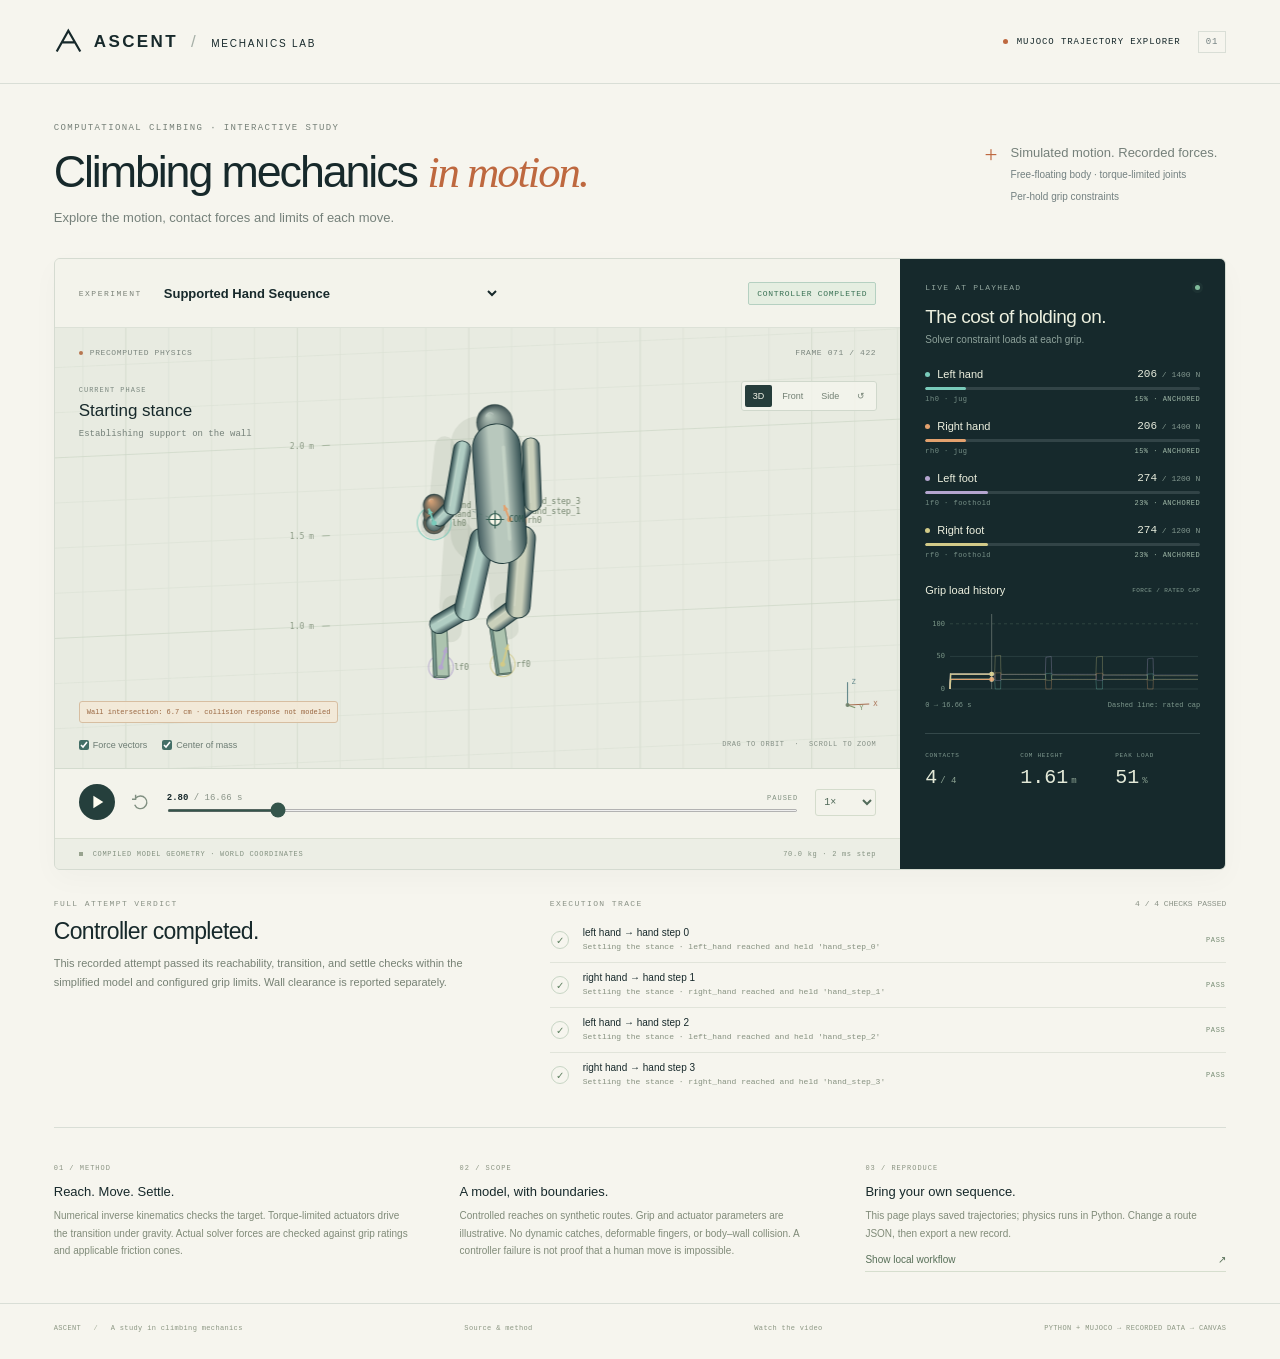
==== docs/demo/index.html @ 260be1d4 "Improve contact-aware climbing physics and add interactive showcase" ====
<!doctype html>
<html lang="en">
<head>
  <meta charset="utf-8">
  <meta name="viewport" content="width=device-width, initial-scale=1">
  <meta name="theme-color" content="#17292b">
  <meta name="description" content="Explore recorded MuJoCo climbing trajectories, grip forces, and the exact reason a controlled move passes or fails.">
  <link rel="icon" href="data:image/svg+xml,%3Csvg xmlns='http://www.w3.org/2000/svg' viewBox='0 0 64 64'%3E%3Crect width='64' height='64' rx='14' fill='%2317292b'/%3E%3Cpath d='M12 49 31 13 51 49M22 34h19' fill='none' stroke='%23eaaa68' stroke-width='5'/%3E%3C/svg%3E">
  <title>Ascent | Climbing Mechanics Lab</title>
  <link rel="stylesheet" href="style.css">
  <script defer src="data.js"></script>
  <script defer src="geometry.js"></script>
  <script defer src="viewer.js"></script>
</head>
<body>
  <header class="masthead">
    <a class="brand" href="#" aria-label="Ascent home"><svg width="29" height="29" viewBox="0 0 32 32" aria-hidden="true"><path d="M3 27 15.8 4 29 27M9 17h14" fill="none" stroke="currentColor" stroke-width="2.4"/></svg><span>ASCENT<span class="brand-rule">/</span><span class="brand-sub">MECHANICS LAB</span></span></a>
    <div class="mast-meta"><span class="status-dot"></span> MUJOCO TRAJECTORY EXPLORER <span class="version">01</span></div>
  </header>
  <main>
    <section class="intro" aria-labelledby="page-title">
      <div><div class="eyebrow">COMPUTATIONAL CLIMBING · INTERACTIVE STUDY</div><h1 id="page-title">Climbing mechanics <em>in motion.</em></h1><p>Explore the motion, contact forces and limits of each move.</p></div>
      <div class="intro-note"><span class="small-cross">+</span><p>Simulated motion. Recorded forces.<br><span>Free-floating body · torque-limited joints<br>Per-hold grip constraints</span></p></div>
    </section>

    <div class="workspace">
      <section class="scene-panel" aria-label="Climbing trajectory playback">
        <div class="scene-toolbar">
          <div class="route-control"><label for="route-select">EXPERIMENT</label><select id="route-select" aria-label="Choose recorded route"><option>Loading trajectories…</option></select></div>
          <span id="result-badge" class="result-badge">RECORDED RUN</span>
        </div>
        <div class="viewport" id="viewport">
          <canvas id="scene" aria-label="Three-dimensional projection of the recorded climber, holds, and wall. Drag to orbit; scroll to zoom." tabindex="0"></canvas>
          <div class="scene-topline"><span class="recording-mark"><i></i> PRECOMPUTED PHYSICS</span><span id="frame-count">FRAME — / —</span></div>
          <div class="scene-label"><div class="eyebrow">CURRENT PHASE</div><strong id="phase-label">Loading</strong><span id="move-label">Recorded MuJoCo body transforms</span></div>
          <div class="view-controls" role="group" aria-label="Camera view"><button data-view="orbit" class="active" aria-pressed="true">3D</button><button data-view="front" aria-pressed="false">Front</button><button data-view="side" aria-pressed="false">Side</button><button id="reset-view" title="Reset camera" aria-label="Reset camera">↺</button></div>
          <div class="scene-options"><label><input type="checkbox" id="show-forces" checked><span>Force vectors</span></label><label><input type="checkbox" id="show-com" checked><span>Center of mass</span></label></div>
          <div id="wall-warning" class="wall-warning" hidden></div>
          <div class="orbit-hint">DRAG TO ORBIT <span>·</span> SCROLL TO ZOOM</div>
          <div id="scene-message" class="scene-message" hidden></div>
        </div>
        <div class="transport">
          <button id="play" class="play-button" aria-label="Play trajectory" title="Play / pause (Space)"><svg viewBox="0 0 20 20" width="18" height="18" aria-hidden="true"><path id="play-icon" d="M6 3 17 10 6 17Z" fill="currentColor"/></svg></button>
          <button id="restart" class="restart-button" aria-label="Restart trajectory" title="Restart"><svg width="18" height="18" viewBox="0 0 20 20" fill="none" aria-hidden="true"><path d="M4 6a7 7 0 1 1-1 7M4 2v5H0" stroke="currentColor" stroke-width="1.6"/></svg></button>
          <div class="timeline-wrap"><div class="timeline-meta"><span id="time-readout">0.00 <span>/ 0.00 s</span></span><span id="play-state">PAUSED</span></div><input id="timeline" type="range" min="0" max="1" step="0.001" value="0" aria-label="Trajectory time"></div>
          <label class="speed-control"><span class="sr-only">Playback speed</span><select id="speed"><option value="0.25">0.25×</option><option value="0.5">0.5×</option><option value="1" selected>1×</option><option value="2">2×</option></select></label>
        </div>
        <div class="scene-caption"><span><span class="tiny-square"></span> COMPILED MODEL GEOMETRY · WORLD COORDINATES</span><span id="model-stats">— kg · — ms step</span></div>
      </section>

      <aside class="telemetry" aria-label="Recorded force telemetry">
        <div class="panel-heading"><span class="eyebrow">LIVE AT PLAYHEAD</span><span class="live-indicator"></span></div>
        <h2>The cost of holding on.</h2><p class="panel-description">Solver constraint loads at each grip.</p>
        <div id="grip-readouts" class="grip-readouts"></div>
        <div class="plot-header"><h3>Grip load history</h3><span>FORCE / RATED CAP</span></div>
        <div class="plot-wrap"><canvas id="force-plot" aria-label="Per-limb force as a percentage of its hold's rated force cap across the recorded trajectory"></canvas></div>
        <div class="plot-footer"><span id="plot-duration">0 s</span><span>Dashed line: rated cap</span></div>
        <div class="telemetry-summary"><div><span>CONTACTS</span><strong id="contact-count">—<small>/ 4</small></strong></div><div><span>COM HEIGHT</span><strong id="com-height">—<small>m</small></strong></div><div><span>PEAK LOAD</span><strong id="peak-load">—<small>%</small></strong></div></div>
      </aside>
    </div>

    <section class="analysis-row" aria-label="Recorded attempt results">
      <div class="result-summary"><div class="eyebrow">FULL ATTEMPT VERDICT</div><h2 id="verdict-title">Reading the record.</h2><p id="verdict-description">Each experiment follows a controlled sequence of single-limb moves.</p><div id="failure-detail" class="failure-detail" hidden></div></div>
      <div class="outcomes-panel"><div class="outcome-heading"><span class="eyebrow">EXECUTION TRACE</span><span id="outcome-count"></span></div><ol id="outcomes" class="outcomes"></ol></div>
    </section>

    <section class="method-row" aria-label="Method and reproducibility">
      <div><span class="section-number">01 / METHOD</span><h3>Reach. Move. Settle.</h3><p>Numerical inverse kinematics checks the target. Torque-limited actuators drive the transition under gravity. Actual solver forces are checked against grip ratings and applicable friction cones.</p></div>
      <div><span class="section-number">02 / SCOPE</span><h3>A model, with boundaries.</h3><p id="limitations">Controlled reaches on synthetic routes. Grip and actuator parameters are illustrative. No dynamic catches, deformable fingers, or body–wall collision. A controller failure is not proof that a human move is impossible.</p></div>
      <div><span class="section-number">03 / REPRODUCE</span><h3>Bring your own sequence.</h3><p>This page plays saved trajectories; physics runs in Python. Change a route JSON, then export a new record.</p><details><summary>Show local workflow <span>↗</span></summary><pre><code>python scripts/export_trajectory.py \
  data/routes/showcase/01_supported_steps.json out.json

# Open a single exported trajectory here:</code></pre><label id="import-trigger" class="import-button" for="import-file" role="button" tabindex="0">Load trajectory JSON <span>↑</span></label><input id="import-file" type="file" accept=".json,application/json" hidden><p id="import-status" class="import-status" role="status"></p><p class="workflow-note">Route JSON describes holds, a start stance, and moves. Run the exporter first; the browser accepts its trajectory output.</p></details></div>
    </section>
  </main>
  <footer><span>ASCENT <span class="footer-divider">/</span> A study in climbing mechanics</span><a href="https://github.com/Junnie18/climb-move-sim/tree/codex/physics-showcase">Source & method</a><a href="supported-steps.mp4">Watch the video</a><span>PYTHON + MUJOCO → RECORDED DATA → CANVAS</span></footer>
</body>
</html>
---- docs/demo/style.css ----
:root{--ink:#17292b;--muted:#738080;--paper:#f6f5ee;--line:#d9ded6;--orange:#be683f;--mint:#78d0ba;--dark:#16292c;--mono:ui-monospace,SFMono-Regular,Menlo,Consolas,monospace;--sans:Inter,Arial,Helvetica,sans-serif;font-family:var(--sans);color:var(--ink);background:var(--paper);font-synthesis:none;color-scheme:light}
*{box-sizing:border-box}body{margin:0}button,select,input{font:inherit}button,select,summary{cursor:pointer}button,a,input,select,summary{outline-offset:4px}button:focus-visible,a:focus-visible,input:focus-visible,select:focus-visible,summary:focus-visible{outline:2px solid var(--orange)}button{color:inherit}button:disabled{cursor:not-allowed;opacity:.4}a{color:inherit}button,select{touch-action:manipulation}[hidden]{display:none!important}.sr-only{position:absolute;width:1px;height:1px;padding:0;margin:-1px;overflow:hidden;clip:rect(0,0,0,0);white-space:nowrap;border:0}
.masthead{max-width:1600px;margin:auto;padding:27px 4.2%;display:flex;align-items:center;justify-content:space-between;border-bottom:1px solid var(--line)}.brand{display:flex;align-items:center;gap:11px;text-decoration:none;font-size:17px;font-weight:750;letter-spacing:2.4px}.brand-rule{margin:0 13px;color:#a7b0a8;font-weight:300}.brand-sub{font-size:10px;letter-spacing:1.8px;font-weight:500}.mast-meta{display:flex;align-items:center;gap:9px;font:9px var(--mono);letter-spacing:.9px}.status-dot{width:5px;height:5px;background:var(--orange);border-radius:50%}.version{padding:5px 7px;margin-left:8px;border:1px solid var(--line);color:var(--muted)}main{max-width:1600px;margin:auto;padding:0 4.2%}.intro{padding:39px 0 33px;display:flex;align-items:center;justify-content:space-between;gap:30px}.eyebrow{font:9px var(--mono);letter-spacing:1.4px}.intro .eyebrow{color:#768078}h1{font-size:clamp(30px,3.5vw,53px);font-weight:500;letter-spacing:-2.1px;line-height:1.14;margin:13px 0 12px}h1 em{font-family:Georgia,'Times New Roman',serif;font-weight:400;color:var(--orange)}.intro>div>p{font-size:13px;margin:0;color:#75807a}.intro-note{display:flex;align-items:flex-start;gap:13px;margin-right:9px;font-size:11px;line-height:1.65}.intro-note p{margin:0}.intro-note span:not(.small-cross){color:var(--muted);font-size:10px}.small-cross{font:23px Georgia;color:var(--orange)}
.workspace{display:grid;grid-template-columns:minmax(0,1fr) 325px;border:1px solid #d5dbd1;background:#eceee5;border-radius:6px;overflow:hidden;box-shadow:0 9px 28px #20342d07}.scene-panel{min-width:0;position:relative}.scene-toolbar{height:69px;display:flex;align-items:center;justify-content:space-between;padding:0 24px;gap:12px;background:#f3f3eb;border-bottom:1px solid #dce1d7}.route-control{display:flex;align-items:center;gap:18px}.route-control label{font:8px var(--mono);letter-spacing:1.5px;color:#7b8278}.route-control select{max-width:340px;background:transparent;border:0;font-weight:600;font-size:13px;padding:8px 23px 8px 0;color:var(--ink)}.result-badge{border:1px solid #b5d0c1;background:#e5eee1;color:#397154;padding:6px 8px;font:8px var(--mono);letter-spacing:.7px;white-space:nowrap;border-radius:2px}.result-badge.failed{border-color:#dfc8b3;background:#eee6d8;color:#985632}.viewport{height:440px;position:relative;overflow:hidden;background:#eeeee5;isolation:isolate}#scene{display:block;width:100%;height:100%;cursor:grab;touch-action:none}#scene:active{cursor:grabbing}.scene-topline{position:absolute;top:20px;left:24px;right:24px;display:flex;justify-content:space-between;pointer-events:none;font:8px var(--mono);letter-spacing:.6px;color:#7b867e}.recording-mark{display:flex;align-items:center;gap:7px}.recording-mark i{width:4px;height:4px;border-radius:50%;background:#b77650}.scene-label{position:absolute;top:58px;left:24px;pointer-events:none;max-width:210px}.scene-label .eyebrow{color:#7c8980;font-size:7px;letter-spacing:1px}.scene-label strong{display:block;font-size:17px;font-weight:500;margin:7px 0}.scene-label>span{display:block;font:9px var(--mono);color:#758179;line-height:1.5}.view-controls{position:absolute;top:53px;right:23px;display:flex;background:#f6f6eecc;border:1px solid #d0d8cc;border-radius:3px;padding:3px;gap:2px}.view-controls button{border:0;background:transparent;font-size:9px;padding:6px 8px;border-radius:2px;color:#738074}.view-controls button.active{background:#263d3b;color:#f6f7eb}.scene-options{position:absolute;left:24px;bottom:18px;display:flex;gap:15px;font-size:9px;color:#6c7c73}.scene-options label{display:flex;align-items:center;gap:4px;cursor:pointer}.scene-options input{width:10px;height:10px;accent-color:#436e66;margin:0}.orbit-hint{position:absolute;right:24px;bottom:20px;font:7px var(--mono);letter-spacing:.6px;color:#859086;pointer-events:none}.orbit-hint span{margin:0 5px}.scene-message{position:absolute;inset:0;display:grid;align-content:center;justify-items:center;background:#f3f3ebee;padding:40px;text-align:center;font-size:13px;line-height:1.7;color:#67786e}.scene-message strong{font-size:19px;font-weight:500;color:var(--ink)}
.transport{display:flex;align-items:center;gap:17px;padding:15px 24px 18px;border-top:1px solid #d3dbce;background:#f3f3eb}.play-button{width:36px;height:36px;display:grid;place-items:center;border:0;background:#253f3c;color:#fffdf0;border-radius:50%;flex-shrink:0}.play-button:hover{background:#3c5f56}.restart-button{display:grid;place-items:center;background:none;border:0;width:18px;padding:0;color:#819082}.timeline-wrap{flex:1;min-width:0}.timeline-meta{display:flex;align-items:center;justify-content:space-between;font:9px var(--mono);margin:0 0 6px}.timeline-meta #time-readout{font-weight:600}.timeline-meta #time-readout span{color:#899387;font-weight:400}.timeline-meta #play-state{font-size:7px;color:#819080;letter-spacing:1px}input[type=range]{display:block;width:100%;height:3px;margin:0;accent-color:#34554b;cursor:pointer}.speed-control select{background:none;border:1px solid #d4dccc;border-radius:3px;font:10px var(--mono);padding:6px 4px;color:#526b5a}.scene-caption{display:flex;justify-content:space-between;align-items:center;gap:10px;padding:11px 24px;border-top:1px solid #dbe0d3;background:#eceee5;color:#839180;font:7px var(--mono);letter-spacing:.7px}.tiny-square{display:inline-block;width:4px;height:4px;background:#98a38f;margin-right:5px}
.wall-warning{position:absolute;bottom:45px;left:24px;max-width:calc(100% - 100px);background:#f3e9d8e8;border:1px solid #d7bea1;color:#98653f;border-radius:3px;font:7px/1.5 var(--mono);padding:5px 7px;pointer-events:none}
.route-control{min-width:0;flex:1}.route-control select{min-width:0;width:100%;text-overflow:ellipsis}.route-control label{flex-shrink:0}
.telemetry{padding:24px 25px 0;background:var(--dark);color:#edf0df}.panel-heading{display:flex;align-items:center;justify-content:space-between}.panel-heading .eyebrow{font-size:8px;color:#93a79f;letter-spacing:1.2px}.live-indicator{width:5px;height:5px;background:#80bb9b;border-radius:50%;box-shadow:0 0 0 3px #80bb9b10}.telemetry h2{font-size:19px;font-weight:400;letter-spacing:-.5px;margin:14px 0 6px}.panel-description{font-size:10px;color:#8ea29b;margin:0 0 23px}.grip-readouts{display:grid;gap:17px}.grip-row{font-size:11px}.grip-topline{display:flex;align-items:center;justify-content:space-between;gap:10px;margin-bottom:7px}.limb-name{display:flex;align-items:center;gap:7px}.limb-dot{display:inline-block;width:5px;height:5px;border-radius:50%;background:var(--limb)}.grip-value{font:11px var(--mono);color:#e7ecdd}.grip-value small{font-size:8px;color:#81968e}.grip-meter{height:3px;background:#324447;border-radius:3px;overflow:hidden}.grip-meter span{height:100%;display:block;background:var(--limb);border-radius:3px;width:0;max-width:100%}.grip-row.released{opacity:.5}.grip-row.overloaded .grip-value{color:#ed977c}.grip-footnote{display:flex;justify-content:space-between;font:7px var(--mono);letter-spacing:.5px;color:#779087;margin-top:5px}.grip-footnote .grip-state{color:#a0b9a8}.plot-header{display:flex;justify-content:space-between;align-items:center;gap:10px;margin:25px 0 13px}.plot-header h3{font-size:11px;font-weight:400;margin:0}.plot-header>span{font:6px var(--mono);color:#849d92;letter-spacing:.4px}.plot-wrap{height:85px}#force-plot{display:block;width:100%;height:100%}.plot-footer{display:flex;justify-content:space-between;margin-top:7px;color:#7d978c;font:7px var(--mono)}.telemetry-summary{display:grid;grid-template-columns:repeat(3,1fr);margin-top:24px;padding:18px 0 19px;border-top:1px solid #34484a;gap:10px}.telemetry-summary>div>span{display:block;color:#809a90;font:6px var(--mono);letter-spacing:.7px}.telemetry-summary strong{font:20px var(--mono);font-weight:400;display:block;margin-top:7px;color:#e3e9d8}.telemetry-summary small{font-size:9px;margin-left:3px;color:#8ca393}
.analysis-row{display:grid;grid-template-columns:1fr 1.5fr;border-bottom:1px solid var(--line);padding:29px 0 30px;gap:45px}.result-summary>.eyebrow{font-size:8px;color:#899185}.result-summary h2{font-weight:500;font-size:23px;letter-spacing:-.65px;margin:10px 0 9px}.result-summary>p{font-size:11px;line-height:1.7;color:#768174;max-width:470px;margin:0}.failure-detail{margin-top:10px;padding:10px 12px;background:#eee9df;border-left:2px solid #bf8a65;font:9px/1.7 var(--mono);color:#906449;overflow-wrap:anywhere}.outcome-heading{display:flex;justify-content:space-between;margin-bottom:10px}.outcome-heading .eyebrow{font-size:8px;color:#899185}.outcome-heading>span:last-child{font:8px var(--mono);color:#899185}.outcomes{margin:0;padding:0;list-style:none;max-height:190px;overflow:auto}.outcome{display:grid;grid-template-columns:22px 1fr auto;gap:10px;align-items:center;padding:9px 1px;border-bottom:1px solid #e1e4da;font-size:10px}.outcome:last-child{border-bottom:none}.outcome-icon{width:18px;height:18px;display:grid;place-items:center;border:1px solid #c8d6c5;border-radius:50%;color:#5d7f5f;font-size:10px}.outcome.failed .outcome-icon{color:#ab6b4c;border-color:#ddc7b5}.outcome-main strong{font-size:10px;font-weight:500;display:block}.outcome-main span{display:block;color:#85907f;font:8px/1.5 var(--mono);margin-top:3px}.outcome-tag{font:7px var(--mono);letter-spacing:.6px;color:#758a72}.outcome.failed .outcome-tag{color:#ac7254}.outcome.active{background:#e9eddf;border-radius:3px}.method-row{display:grid;grid-template-columns:repeat(3,1fr);gap:45px;padding:28px 0 31px}.section-number{font:7px var(--mono);color:#8b9483;letter-spacing:1px}.method-row h3{font-size:13px;font-weight:500;margin:10px 0 8px}.method-row p{font-size:10px;line-height:1.75;color:#808b79;margin:0}.method-row summary{font-size:10px;margin-top:12px;list-style:none;color:#576f58;display:flex;justify-content:space-between;border-bottom:1px solid #d6dece;padding-bottom:6px}.method-row summary::-webkit-details-marker{display:none}.method-row details[open] summary{margin-bottom:10px}.method-row pre{font:9px/1.75 var(--mono);color:#58715b;white-space:pre-wrap}.import-button{display:flex;justify-content:space-between;padding:8px 10px;border:1px solid #ced9c9;font-size:10px;color:#526e55;cursor:pointer;border-radius:3px}.method-row .import-status{margin-top:8px;color:#aa6245}.method-row .workflow-note{font-size:9px;margin-top:10px}footer{max-width:1600px;padding:20px 4.2% 27px;margin:auto;border-top:1px solid var(--line);display:flex;justify-content:space-between;gap:20px;font:7px var(--mono);color:#8c9783;letter-spacing:.35px}footer a{text-decoration:none}footer a:hover{text-decoration:underline}.footer-divider{margin:0 8px;color:#aab29f}
@media(min-width:1500px){.viewport{height:490px}.telemetry{padding-top:27px}.grip-readouts{gap:21px}.plot-wrap{height:105px}.telemetry-summary{margin-top:30px}.workspace{grid-template-columns:minmax(0,1fr) 355px}}
@media(max-width:1050px){main{padding:0 3%}.masthead{padding:23px 3%}.workspace{grid-template-columns:minmax(0,1fr) 290px}.telemetry{padding:23px 20px 0}.viewport{height:435px}.scene-toolbar{padding:0 18px}.route-control{gap:10px}.route-control label{display:none}.route-control select{max-width:240px}.scene-label{left:18px;max-width:160px}.scene-topline{left:18px;right:18px}.scene-options{left:18px;gap:10px}.orbit-hint{display:none}.view-controls{right:18px}.intro-note{display:none}.brand-sub{font-size:9px}.mast-meta{font-size:7px}.analysis-row{gap:25px}.method-row{gap:25px}.scene-caption{font-size:6px;padding:11px 18px}}
@media(max-width:760px){.masthead{padding:20px 5%}.mast-meta{display:none}.brand{font-size:15px}.brand-sub{font-size:8px}.brand-rule{margin:0 10px}main{padding:0 5%}.intro{padding:29px 0 24px}h1{font-size:37px;letter-spacing:-1.4px}.intro .eyebrow{font-size:7px;letter-spacing:1px}.intro>div>p{font-size:11px}.workspace{grid-template-columns:1fr}.scene-toolbar{height:61px}.route-control select{max-width:250px;font-size:12px}.result-badge{font-size:7px}.viewport{height:455px}.scene-label{top:53px}.scene-label strong{font-size:15px}.scene-label>span{font-size:8px}.scene-topline{font-size:7px}.view-controls{top:53px}.scene-options{font-size:8px}.transport{padding:14px 18px 17px;gap:13px}.scene-caption{font-size:6px;letter-spacing:.4px}.telemetry{padding:24px 23px}.telemetry h2{font-size:22px}.grip-readouts{grid-template-columns:1fr 1fr;gap:20px 25px}.panel-description{margin-bottom:25px}.plot-header{margin-top:25px}.plot-wrap{height:105px}.telemetry-summary{padding:17px 0 0;margin-top:22px}.telemetry-summary strong{font-size:23px}.telemetry-summary>div>span{font-size:7px}.analysis-row{grid-template-columns:1fr;gap:25px;padding:27px 0}.outcomes{max-height:240px}.method-row{grid-template-columns:1fr;gap:26px}.method-row p{font-size:11px;max-width:500px}.method-row h3{font-size:15px}.method-row summary{max-width:400px}footer{padding:20px 5%;font-size:6px;flex-wrap:wrap}footer>span:last-child{width:100%;font-size:6px}.scene-caption span:last-child{white-space:nowrap}}
@media(max-width:390px){.route-control select{max-width:195px}.viewport{height:420px}.scene-label{max-width:130px}.scene-options{gap:10px}.scene-caption{letter-spacing:0}.brand-sub{font-size:7px}h1{font-size:32px}.grip-readouts{gap:20px 16px}}
@media(prefers-reduced-motion:reduce){*{scroll-behavior:auto}}
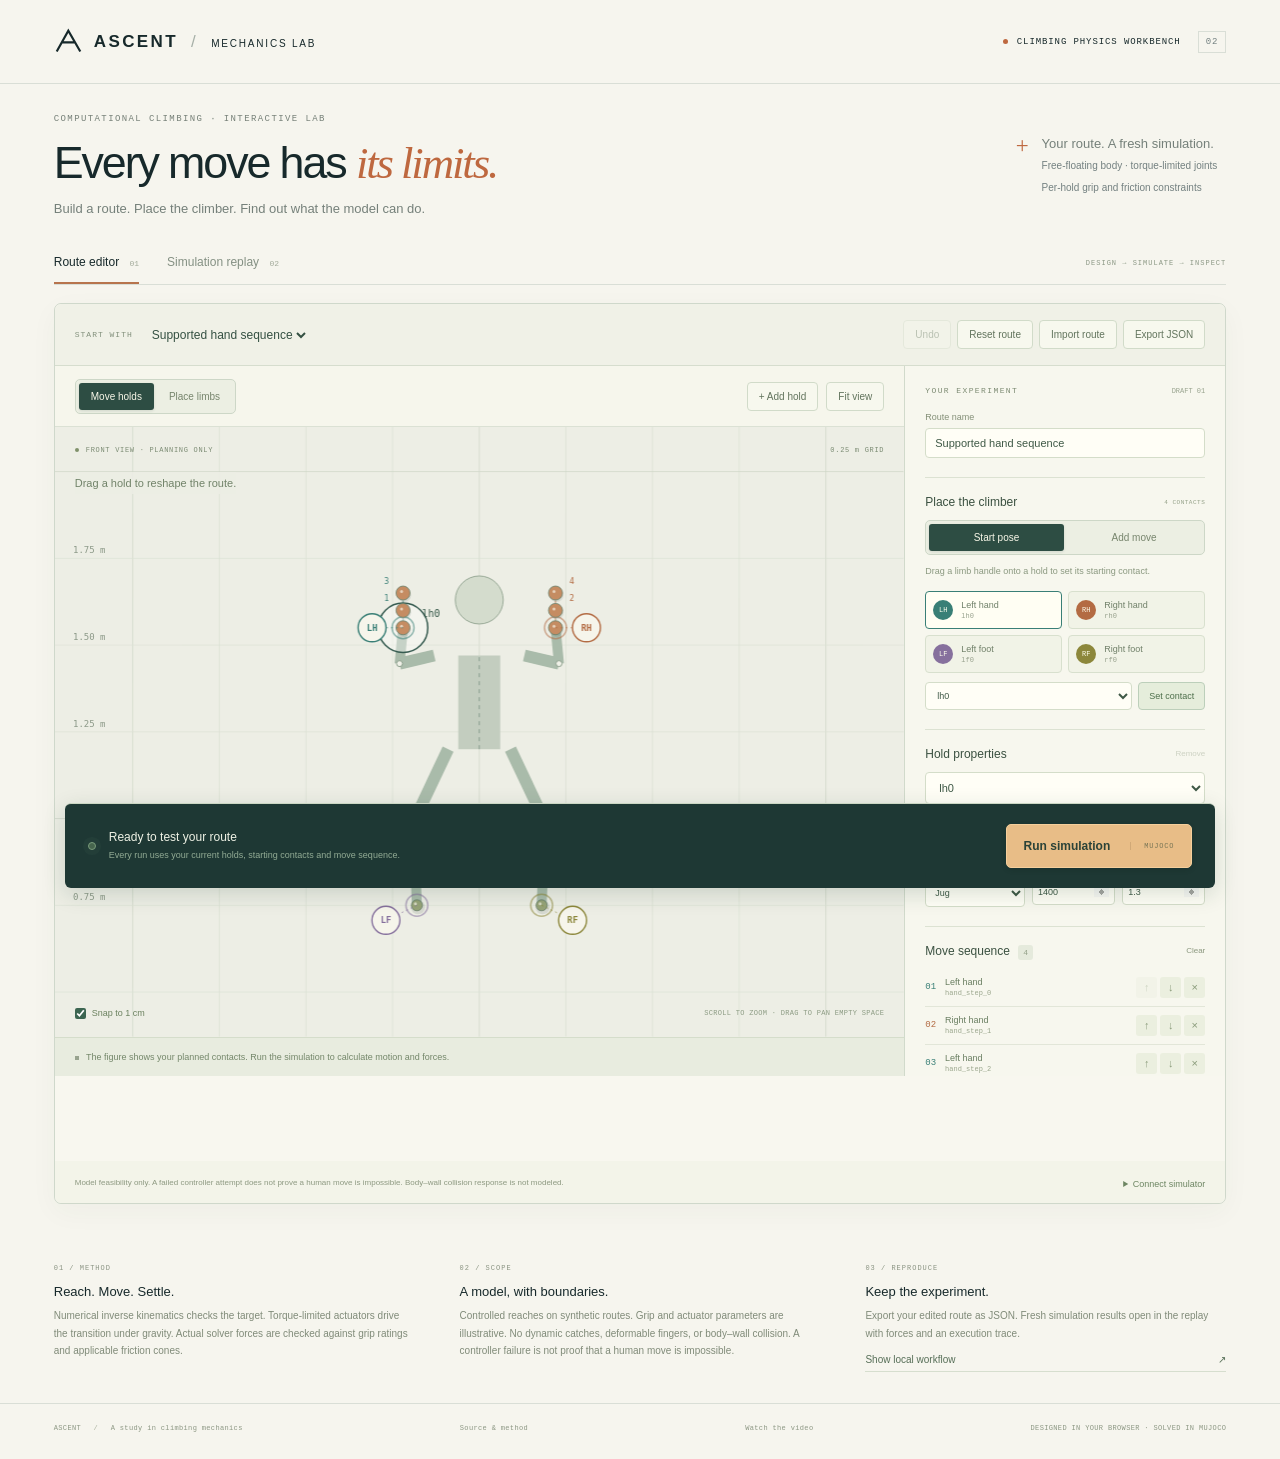
==== commit 95ca8f56: "Add interactive route editor with live MuJoCo simulation API" ====
--- a/docs/demo/index.html
+++ b/docs/demo/index.html
@@ -4,25 +4,49 @@
   <meta charset="utf-8">
   <meta name="viewport" content="width=device-width, initial-scale=1">
   <meta name="theme-color" content="#17292b">
-  <meta name="description" content="Explore recorded MuJoCo climbing trajectories, grip forces, and the exact reason a controlled move passes or fails.">
+  <meta name="description" content="Design a climbing route, move holds and limbs, then test your sequence with a torque-limited MuJoCo climbing model.">
   <link rel="icon" href="data:image/svg+xml,%3Csvg xmlns='http://www.w3.org/2000/svg' viewBox='0 0 64 64'%3E%3Crect width='64' height='64' rx='14' fill='%2317292b'/%3E%3Cpath d='M12 49 31 13 51 49M22 34h19' fill='none' stroke='%23eaaa68' stroke-width='5'/%3E%3C/svg%3E">
   <title>Ascent | Climbing Mechanics Lab</title>
   <link rel="stylesheet" href="style.css">
   <script defer src="data.js"></script>
   <script defer src="geometry.js"></script>
   <script defer src="viewer.js"></script>
+  <script defer src="editor-state.js"></script>
+  <script defer src="editor.js"></script>
 </head>
 <body>
   <header class="masthead">
     <a class="brand" href="#" aria-label="Ascent home"><svg width="29" height="29" viewBox="0 0 32 32" aria-hidden="true"><path d="M3 27 15.8 4 29 27M9 17h14" fill="none" stroke="currentColor" stroke-width="2.4"/></svg><span>ASCENT<span class="brand-rule">/</span><span class="brand-sub">MECHANICS LAB</span></span></a>
-    <div class="mast-meta"><span class="status-dot"></span> MUJOCO TRAJECTORY EXPLORER <span class="version">01</span></div>
+    <div class="mast-meta"><span class="status-dot"></span> CLIMBING PHYSICS WORKBENCH <span class="version">02</span></div>
   </header>
   <main>
     <section class="intro" aria-labelledby="page-title">
-      <div><div class="eyebrow">COMPUTATIONAL CLIMBING · INTERACTIVE STUDY</div><h1 id="page-title">Climbing mechanics <em>in motion.</em></h1><p>Explore the motion, contact forces and limits of each move.</p></div>
-      <div class="intro-note"><span class="small-cross">+</span><p>Simulated motion. Recorded forces.<br><span>Free-floating body · torque-limited joints<br>Per-hold grip constraints</span></p></div>
+      <div><div class="eyebrow">COMPUTATIONAL CLIMBING · INTERACTIVE LAB</div><h1 id="page-title">Every move has <em>its limits.</em></h1><p>Build a route. Place the climber. Find out what the model can do.</p></div>
+      <div class="intro-note"><span class="small-cross">+</span><p>Your route. A fresh simulation.<br><span>Free-floating body · torque-limited joints<br>Per-hold grip and friction constraints</span></p></div>
     </section>
 
+    <nav class="lab-tabs" aria-label="Workbench view"><button id="editor-tab" class="active" aria-pressed="true" aria-controls="editor-stage">Route editor <span>01</span></button><button id="replay-tab" aria-pressed="false" aria-controls="replay-stage">Simulation replay <span>02</span></button><span class="tab-note">DESIGN → SIMULATE → INSPECT</span></nav>
+    <section id="editor-stage" class="editor-workspace" aria-label="Interactive climbing route editor">
+      <div class="editor-topbar"><div class="editor-template"><label for="editor-template">START WITH</label><select id="editor-template" aria-label="Choose route template"></select></div><div class="editor-top-actions"><button id="editor-undo" title="Undo the last route edit" disabled>Undo</button><button id="editor-reset">Reset route</button><button id="editor-import">Import route</button><input id="editor-import-file" type="file" accept=".json,application/json" hidden><button id="editor-export">Export JSON</button></div></div>
+      <div class="editor-grid">
+        <div class="planner-panel">
+          <div class="planner-toolbar"><div class="segmented" role="group" aria-label="Dragging tool"><button id="tool-holds" class="active" aria-pressed="true">Move holds</button><button id="tool-limbs" aria-pressed="false">Place limbs</button></div><button id="add-hold" class="quiet-button">+ Add hold</button><button id="planner-fit" class="quiet-button" title="Fit all holds into view">Fit view</button></div>
+          <div class="planner-viewport"><canvas id="planner" tabindex="0" aria-label="Front-view route planner. Drag holds to reposition them. In Place limbs mode, drag a labeled hand or foot onto a hold. Keyboard controls are in the route inspector."></canvas><div class="planner-caption"><span class="recording-mark"><i></i> FRONT VIEW · PLANNING ONLY</span><span id="planner-scale">0.25 m GRID</span></div><div id="planner-context" class="planner-context">Drag a hold to reshape the route.</div><div class="planner-bottom"><label><input id="snap-grid" type="checkbox" checked> Snap to 1 cm</label><span>SCROLL TO ZOOM · DRAG TO PAN EMPTY SPACE</span></div></div>
+          <div class="planner-scope"><span class="tiny-square"></span> The figure shows your planned contacts. Run the simulation to calculate motion and forces.</div>
+        </div>
+        <aside class="route-inspector" aria-label="Route and limb controls">
+          <div class="inspector-heading"><span class="eyebrow">YOUR EXPERIMENT</span><span id="edit-revision">DRAFT 01</span></div>
+          <label class="field-label" for="editor-name">Route name</label><input id="editor-name" class="full-input" maxlength="80" autocomplete="off">
+          <div class="inspector-section"><div class="section-title"><h2>Place the climber</h2><span id="assignment-count">4 CONTACTS</span></div><div class="segmented assignment-mode" role="group" aria-label="Limb assignment mode"><button id="mode-start" class="active" aria-pressed="true">Start pose</button><button id="mode-moves" aria-pressed="false">Add move</button></div><p id="assignment-help" class="inspector-hint">Drag a limb handle onto a hold to set its starting contact.</p><div id="limb-controls" class="limb-controls"></div><div class="assignment-action"><select id="assignment-target" aria-label="Target hold for selected limb"></select><button id="assign-limb">Set contact</button></div></div>
+          <div class="inspector-section hold-inspector"><div class="section-title"><h2>Hold properties</h2><button id="delete-hold" class="text-button">Remove</button></div><label class="sr-only" for="selected-hold">Selected hold</label><select id="selected-hold" class="full-input"></select><div class="coordinate-fields"><label>X <input id="hold-x" type="number" step=".01" min="-3" max="3"></label><label>Height <input id="hold-z" type="number" step=".01" min=".05" max="5"></label><span>m</span></div><div class="property-fields"><label>Type<select id="hold-type"><option value="jug">Jug</option><option value="crimp">Crimp</option><option value="sloper">Sloper</option><option value="foothold">Foothold</option></select></label><label>Grip cap · N<input id="hold-cap" type="number" step="10" min="1" max="10000"></label><label>Friction · μ<input id="hold-friction" type="number" step=".05" min=".01" max="4"></label></div></div>
+          <div class="inspector-section move-section"><div class="section-title"><h2>Move sequence <span id="move-count">0</span></h2><button id="clear-moves" class="text-button">Clear</button></div><ol id="move-list" class="move-list"></ol><p id="empty-moves" class="inspector-hint">No moves yet. Switch to Add move and drag a limb to a new hold. You can also test the starting stance on its own.</p></div>
+        </aside>
+      </div>
+      <div class="run-panel"><div id="editor-verdict" class="editor-verdict" role="status" aria-live="polite"><span class="verdict-dot"></span><div><strong id="editor-verdict-title">Ready to test your route</strong><p id="editor-status">Every run uses your current holds, starting contacts and move sequence.</p></div></div><button id="run-simulation" class="run-button"><span>Run simulation</span><span class="run-engine">MUJOCO</span></button><button id="view-result" class="quiet-button" hidden>View replay</button></div>
+      <div class="editor-footnote"><span>Model feasibility only. A failed controller attempt does not prove a human move is impossible. Body–wall collision response is not modeled.</span><details class="connection-settings"><summary><span id="connection-label">Simulator connection</span></summary><div class="connection-popover"><label for="simulator-url">Simulator URL</label><input id="simulator-url" type="url" placeholder="Same origin, or https://your-simulator…"><button id="save-connection">Connect</button><p id="connection-status" role="status">The local app connects automatically. A hosted copy needs a running Python simulator.</p><a href="https://github.com/Junnie18/climb-move-sim#interactive-route-editor" target="_blank" rel="noopener">Local setup instructions</a></div></details></div>
+    </section>
+
+    <div id="replay-stage" hidden>
     <div class="workspace">
       <section class="scene-panel" aria-label="Climbing trajectory playback">
         <div class="scene-toolbar">
@@ -31,7 +55,7 @@
         </div>
         <div class="viewport" id="viewport">
           <canvas id="scene" aria-label="Three-dimensional projection of the recorded climber, holds, and wall. Drag to orbit; scroll to zoom." tabindex="0"></canvas>
-          <div class="scene-topline"><span class="recording-mark"><i></i> PRECOMPUTED PHYSICS</span><span id="frame-count">FRAME — / —</span></div>
+          <div class="scene-topline"><span class="recording-mark"><i></i> <span id="replay-origin">RECORDED PHYSICS</span></span><span id="frame-count">FRAME — / —</span></div>
           <div class="scene-label"><div class="eyebrow">CURRENT PHASE</div><strong id="phase-label">Loading</strong><span id="move-label">Recorded MuJoCo body transforms</span></div>
           <div class="view-controls" role="group" aria-label="Camera view"><button data-view="orbit" class="active" aria-pressed="true">3D</button><button data-view="front" aria-pressed="false">Front</button><button data-view="side" aria-pressed="false">Side</button><button id="reset-view" title="Reset camera" aria-label="Reset camera">↺</button></div>
           <div class="scene-options"><label><input type="checkbox" id="show-forces" checked><span>Force vectors</span></label><label><input type="checkbox" id="show-com" checked><span>Center of mass</span></label></div>
@@ -63,16 +87,17 @@
       <div class="result-summary"><div class="eyebrow">FULL ATTEMPT VERDICT</div><h2 id="verdict-title">Reading the record.</h2><p id="verdict-description">Each experiment follows a controlled sequence of single-limb moves.</p><div id="failure-detail" class="failure-detail" hidden></div></div>
       <div class="outcomes-panel"><div class="outcome-heading"><span class="eyebrow">EXECUTION TRACE</span><span id="outcome-count"></span></div><ol id="outcomes" class="outcomes"></ol></div>
     </section>
+    </div>
 
     <section class="method-row" aria-label="Method and reproducibility">
       <div><span class="section-number">01 / METHOD</span><h3>Reach. Move. Settle.</h3><p>Numerical inverse kinematics checks the target. Torque-limited actuators drive the transition under gravity. Actual solver forces are checked against grip ratings and applicable friction cones.</p></div>
       <div><span class="section-number">02 / SCOPE</span><h3>A model, with boundaries.</h3><p id="limitations">Controlled reaches on synthetic routes. Grip and actuator parameters are illustrative. No dynamic catches, deformable fingers, or body–wall collision. A controller failure is not proof that a human move is impossible.</p></div>
-      <div><span class="section-number">03 / REPRODUCE</span><h3>Bring your own sequence.</h3><p>This page plays saved trajectories; physics runs in Python. Change a route JSON, then export a new record.</p><details><summary>Show local workflow <span>↗</span></summary><pre><code>python scripts/export_trajectory.py \
+      <div><span class="section-number">03 / REPRODUCE</span><h3>Keep the experiment.</h3><p>Export your edited route as JSON. Fresh simulation results open in the replay with forces and an execution trace.</p><details><summary>Show local workflow <span>↗</span></summary><pre><code>python scripts/export_trajectory.py \
   data/routes/showcase/01_supported_steps.json out.json
 
 # Open a single exported trajectory here:</code></pre><label id="import-trigger" class="import-button" for="import-file" role="button" tabindex="0">Load trajectory JSON <span>↑</span></label><input id="import-file" type="file" accept=".json,application/json" hidden><p id="import-status" class="import-status" role="status"></p><p class="workflow-note">Route JSON describes holds, a start stance, and moves. Run the exporter first; the browser accepts its trajectory output.</p></details></div>
     </section>
   </main>
-  <footer><span>ASCENT <span class="footer-divider">/</span> A study in climbing mechanics</span><a href="https://github.com/Junnie18/climb-move-sim/tree/codex/physics-showcase">Source & method</a><a href="supported-steps.mp4">Watch the video</a><span>PYTHON + MUJOCO → RECORDED DATA → CANVAS</span></footer>
+  <footer><span>ASCENT <span class="footer-divider">/</span> A study in climbing mechanics</span><a href="https://github.com/Junnie18/climb-move-sim">Source & method</a><a href="supported-steps.mp4">Watch the video</a><span>DESIGNED IN YOUR BROWSER · SOLVED IN MUJOCO</span></footer>
 </body>
 </html>
--- a/docs/demo/style.css
+++ b/docs/demo/style.css
@@ -12,3 +12,14 @@
 @media(max-width:760px){.masthead{padding:20px 5%}.mast-meta{display:none}.brand{font-size:15px}.brand-sub{font-size:8px}.brand-rule{margin:0 10px}main{padding:0 5%}.intro{padding:29px 0 24px}h1{font-size:37px;letter-spacing:-1.4px}.intro .eyebrow{font-size:7px;letter-spacing:1px}.intro>div>p{font-size:11px}.workspace{grid-template-columns:1fr}.scene-toolbar{height:61px}.route-control select{max-width:250px;font-size:12px}.result-badge{font-size:7px}.viewport{height:455px}.scene-label{top:53px}.scene-label strong{font-size:15px}.scene-label>span{font-size:8px}.scene-topline{font-size:7px}.view-controls{top:53px}.scene-options{font-size:8px}.transport{padding:14px 18px 17px;gap:13px}.scene-caption{font-size:6px;letter-spacing:.4px}.telemetry{padding:24px 23px}.telemetry h2{font-size:22px}.grip-readouts{grid-template-columns:1fr 1fr;gap:20px 25px}.panel-description{margin-bottom:25px}.plot-header{margin-top:25px}.plot-wrap{height:105px}.telemetry-summary{padding:17px 0 0;margin-top:22px}.telemetry-summary strong{font-size:23px}.telemetry-summary>div>span{font-size:7px}.analysis-row{grid-template-columns:1fr;gap:25px;padding:27px 0}.outcomes{max-height:240px}.method-row{grid-template-columns:1fr;gap:26px}.method-row p{font-size:11px;max-width:500px}.method-row h3{font-size:15px}.method-row summary{max-width:400px}footer{padding:20px 5%;font-size:6px;flex-wrap:wrap}footer>span:last-child{width:100%;font-size:6px}.scene-caption span:last-child{white-space:nowrap}}
 @media(max-width:390px){.route-control select{max-width:195px}.viewport{height:420px}.scene-label{max-width:130px}.scene-options{gap:10px}.scene-caption{letter-spacing:0}.brand-sub{font-size:7px}h1{font-size:32px}.grip-readouts{gap:20px 16px}}
 @media(prefers-reduced-motion:reduce){*{scroll-behavior:auto}}
+
+/* Interactive route workbench */
+.lab-tabs{display:flex;align-items:center;gap:28px;border-bottom:1px solid var(--line);margin-bottom:18px}.lab-tabs>button{padding:13px 0;border:0;border-bottom:2px solid transparent;background:none;color:#849083;font-size:12px}.lab-tabs>button.active{color:var(--ink);border-bottom-color:#b7744d}.lab-tabs>button>span{font:8px var(--mono);color:#a2aa9a;margin-left:7px}.tab-note{margin-left:auto;font:7px var(--mono);letter-spacing:1px;color:#8b9784}.editor-workspace{border:1px solid #cfd8cb;border-radius:7px;box-shadow:0 8px 28px #2e49340a;overflow:visible;background:#f8f7ef;margin-bottom:24px}.editor-topbar{display:flex;align-items:center;justify-content:space-between;gap:20px;padding:16px 20px;background:#f0f1e7;border-bottom:1px solid #d6ddce;border-radius:7px 7px 0 0}.editor-template{display:flex;align-items:center;gap:15px;min-width:0}.editor-template label{font:8px var(--mono);letter-spacing:1px;color:#82907c;white-space:nowrap}.editor-template select{border:0;background:none;font-size:12px;color:#355143;min-width:0;max-width:330px}.editor-top-actions{display:flex;gap:6px;flex-shrink:0}.editor-top-actions button,.quiet-button{border:1px solid #d1dbc9;background:#f7f8ee;border-radius:4px;padding:8px 11px;font-size:10px;color:#62745d}.editor-top-actions button:hover,.quiet-button:hover{background:#e7ecdd}.editor-grid{display:grid;grid-template-columns:minmax(0,1fr) 320px}.planner-panel{min-width:0;border-right:1px solid #d1dacb}.planner-toolbar{height:61px;display:flex;align-items:center;gap:8px;padding:10px 20px;background:#f6f6ec;border-bottom:1px solid #dbe1d4}.segmented{display:flex;gap:3px;padding:3px;border:1px solid #cdd7c7;background:#ecefe3;border-radius:5px}.segmented button{border:0;padding:8px 12px;background:transparent;border-radius:3px;font-size:10px;color:#77856d;white-space:nowrap}.segmented button.active{background:#2d4d43;color:#f9f8e9;box-shadow:0 1px 3px #243e3522}.planner-toolbar>.quiet-button:first-of-type{margin-left:auto}.planner-viewport{height:585px;position:relative;isolation:isolate;overflow:hidden;background:#edeee5}#planner{display:block;width:100%;height:100%;touch-action:none}.planner-caption{position:absolute;top:19px;left:20px;right:20px;display:flex;justify-content:space-between;color:#7b8b73;font:7px var(--mono);letter-spacing:.7px;pointer-events:none}.planner-caption .recording-mark i{background:#80916b}.planner-context{position:absolute;top:45px;left:20px;max-width:80%;font-size:11px;color:#718369;pointer-events:none;background:#edeee5dd;padding:5px 0}.planner-bottom{position:absolute;bottom:18px;left:20px;right:20px;display:flex;justify-content:space-between;align-items:center;gap:15px;font:7px var(--mono);color:#8c9b83}.planner-bottom label{display:flex;align-items:center;gap:6px;font:9px var(--sans);color:#6b815f}.planner-bottom input{accent-color:#3c6551;width:11px;height:11px;margin:0}.planner-bottom>span{pointer-events:none;letter-spacing:.3px}.planner-scope{padding:12px 20px;background:#e8ecdf;border-top:1px solid #d5ddcb;font-size:9px;line-height:1.6;color:#74876a}.route-inspector{padding:20px;background:#f7f7ee;min-width:0}.inspector-heading{display:flex;justify-content:space-between;align-items:center;margin-bottom:17px;color:#7d8b73}.inspector-heading .eyebrow{font-size:8px}.inspector-heading>span:last-child{font:7px var(--mono);color:#99a48f}.field-label{display:block;font-size:9px;color:#849078;margin-bottom:6px}.full-input,.coordinate-fields input,.property-fields input,.property-fields select,.assignment-action select,.connection-popover input{min-width:0;width:100%;border:1px solid #d4ddc9;border-radius:4px;background:#fffef6;padding:8px 9px;font-size:11px;color:#3f5946;outline-offset:2px}.inspector-section{border-top:1px solid #dce2d2;margin-top:19px;padding-top:17px}.section-title{display:flex;justify-content:space-between;align-items:center;gap:8px;margin-bottom:11px}.section-title h2{font-weight:500;font-size:12px;margin:0;color:#3b5141}.section-title>span{font:6px var(--mono);color:#93a087;letter-spacing:.5px}.section-title h2>span{font:8px var(--mono);color:#94a088;background:#e5eadc;padding:3px 5px;margin-left:5px;border-radius:3px}.assignment-mode{width:100%}.assignment-mode>button{flex:1}.inspector-hint{font-size:9px;line-height:1.65;color:#8b9980;margin:9px 0}.limb-controls{display:grid;grid-template-columns:1fr 1fr;gap:6px;margin:12px 0 9px}.limb-control{display:grid;grid-template-columns:23px 1fr;gap:2px 5px;align-items:center;text-align:left;padding:8px 7px;background:#f1f3e7;border:1px solid #d8e0ce;border-radius:4px;color:#71816a}.limb-control.selected{border-color:var(--limb);background:#fffef3}.limb-control .limb-initial{grid-row:1/3;width:20px;height:20px;display:grid;place-items:center;border-radius:50%;background:var(--limb);color:#ffffee;font:7px var(--mono)}.limb-control>span:nth-child(2){font-size:9px}.limb-control small{font:7px var(--mono);color:#97a18d;white-space:nowrap;overflow:hidden;text-overflow:ellipsis;min-width:0}.assignment-action{display:flex;gap:6px}.assignment-action select{flex:1;font-size:9px;padding:7px}.assignment-action button{border:1px solid #bccfba;border-radius:4px;background:#e5eddb;color:#4e704c;font-size:9px;padding:7px 10px;white-space:nowrap}.text-button{border:0;background:none;font-size:8px;color:#8a977e;padding:0}.text-button:hover{color:#a96949}.coordinate-fields{display:flex;gap:8px;align-items:flex-end;margin-top:10px}.coordinate-fields label{flex:1;min-width:0;font-size:8px;color:#8b987f}.coordinate-fields input{display:block;margin-top:5px;font:10px var(--mono);padding:7px 8px}.coordinate-fields>span{font:9px var(--mono);color:#9aa78c;padding:8px 0}.property-fields{display:grid;grid-template-columns:1.2fr 1fr 1fr;gap:7px;margin-top:10px}.property-fields label{font-size:8px;color:#8c997f;min-width:0}.property-fields input,.property-fields select{display:block;margin-top:5px;padding:7px 5px;font-size:9px}.move-list{list-style:none;margin:0;padding:0;max-height:139px;overflow:auto}.planned-move{display:flex;align-items:center;gap:9px;padding:8px 0;border-bottom:1px solid #e2e6d8}.planned-move:last-child{border-bottom:0}.move-number{font:9px var(--mono);color:var(--limb)}.planned-move-label{flex:1;min-width:0}.planned-move-label strong{display:block;font-weight:400;font-size:9px;color:#697e61}.planned-move-label small{display:block;font:7px var(--mono);color:#9aa68c;margin-top:2px;overflow:hidden;text-overflow:ellipsis;white-space:nowrap}.move-actions{display:flex;gap:3px}.move-actions button{border:0;background:#ebefdf;border-radius:3px;font:11px var(--sans);color:#8b9c7b;width:21px;height:21px;padding:0}.move-actions button:hover{background:#dce6cf;color:#3e613a}.run-panel{display:flex;align-items:center;gap:20px;padding:20px 23px;background:#1e3834;color:#eff2e5;border-top:1px solid #cbd7c3}.editor-verdict{display:flex;gap:13px;align-items:center;flex:1;min-width:0}.verdict-dot{width:8px;height:8px;flex-shrink:0;border:1px solid #799b7b;background:#46654d;border-radius:50%;box-shadow:0 0 0 5px #6b896f12}.editor-verdict strong{display:block;font-size:12px;font-weight:500}.editor-verdict p{font-size:9px;line-height:1.65;color:#92ab94;margin:4px 0 0;max-width:650px}.editor-verdict.passed .verdict-dot{background:#89c2a1}.editor-verdict.failed .verdict-dot,.editor-verdict.error .verdict-dot{background:#cb906b;border-color:#d0a07c}.editor-verdict.failed strong,.editor-verdict.error strong{color:#e6b08a}.editor-verdict.running .verdict-dot{background:#e6ba7f;animation:running-glow 1.4s ease-in-out infinite}.run-button{display:flex;align-items:center;gap:20px;background:#e8bd87;color:#2b4338;border:1px solid #f5cf9c;border-radius:5px;white-space:nowrap;padding:14px 17px;font-size:12px;font-weight:600;box-shadow:0 2px 5px #071b1525}.run-button:hover{background:#f2cc9b}.run-button:disabled{opacity:.65}.run-engine{font:7px var(--mono);letter-spacing:.8px;border-left:1px solid #b08b6066;padding-left:13px;color:#7a7656}.run-panel>.quiet-button{background:#355449;border-color:#536e57;color:#c4d7b8;font-size:9px}.editor-footnote{display:flex;justify-content:space-between;gap:25px;padding:12px 20px;background:#f3f4e9;border-radius:0 0 7px 7px;color:#8d9981;font-size:8px;line-height:1.6}.editor-footnote>span{max-width:780px}.connection-settings{position:relative;flex-shrink:0;z-index:5}.connection-settings>summary{color:#6d8663;font-size:9px;white-space:nowrap}.connection-popover{position:absolute;right:-4px;top:28px;width:310px;border:1px solid #cdd8c4;background:#fffff6;box-shadow:0 10px 30px #1c352128;border-radius:5px;padding:17px;color:#6c825f}.connection-popover label{display:block;font-size:10px;margin-bottom:7px}.connection-popover input{font-size:10px}.connection-popover button{border:1px solid #bdcdb0;background:#e6eed9;color:#4d6c43;border-radius:3px;padding:7px 11px;font-size:10px;margin-top:9px}.connection-popover p{font-size:9px;line-height:1.6;margin:11px 0}.connection-popover a{font-size:9px}.lab-tabs button:focus-visible,.editor-workspace button:focus-visible{outline-offset:3px}.editor-workspace button:disabled{opacity:.38}.editor-workspace input[type=number]{appearance:textfield}.editor-workspace input[type=number]::-webkit-inner-spin-button{opacity:.5}@keyframes running-glow{50%{box-shadow:0 0 0 7px #d7bd7622}}
+@media(min-width:1450px){.editor-grid{grid-template-columns:minmax(0,1fr) 350px}.route-inspector{padding:22px 24px}.planner-viewport{height:630px}.inspector-section{margin-top:22px;padding-top:19px}.move-list{max-height:170px}}
+@media(max-width:1050px){.editor-grid{grid-template-columns:minmax(0,1fr) 295px}.route-inspector{padding:17px}.planner-toolbar{padding:10px 15px;gap:6px}.segmented button{padding:8px 9px}.planner-toolbar .quiet-button{padding:8px;font-size:9px}.planner-bottom>span{display:none}.planner-context{max-width:90%;font-size:10px}.editor-top-actions button{font-size:9px;padding:7px 8px}.editor-template select{max-width:240px}.editor-footnote{gap:15px}.run-panel{padding:18px;gap:15px}.run-button{gap:12px;padding:13px;font-size:11px}.run-engine{font-size:6px;padding-left:9px}}
+@media(max-width:760px){.intro{padding-bottom:19px}.intro>div>p{max-width:280px;line-height:1.6}.lab-tabs{gap:22px;margin-bottom:14px}.lab-tabs>button{font-size:11px}.tab-note{display:none}.editor-topbar{padding:14px;gap:10px;flex-wrap:wrap}.editor-template{width:100%;justify-content:space-between;gap:12px}.editor-template select{max-width:none;flex:1;font-size:11px}.editor-top-actions{justify-content:flex-end;width:100%}.editor-top-actions button{font-size:9px;padding:7px 9px}.editor-grid{grid-template-columns:1fr}.planner-panel{border-right:0;border-bottom:1px solid #d1dacb}.planner-toolbar{padding:9px 12px;gap:5px;height:57px}.segmented button{font-size:9px;padding:8px}.planner-toolbar .quiet-button{font-size:8px;padding:8px 6px}.planner-viewport{height:490px}.planner-caption{left:15px;right:15px;font-size:6px}.planner-context{left:15px;max-width:90%;font-size:10px;line-height:1.6}.planner-bottom{left:15px;right:15px}.planner-scope{padding:11px 15px;font-size:8px}.route-inspector{padding:21px;display:grid;grid-template-columns:1fr 1fr;column-gap:22px}.inspector-heading,.route-inspector>.field-label,.route-inspector>.full-input{grid-column:1/-1}.inspector-section{margin-top:20px}.hold-inspector{border-top:1px solid #dce2d2}.move-section{grid-column:1/-1}.limb-controls{grid-template-columns:1fr;gap:5px}.limb-control{grid-template-columns:22px 1fr;padding:6px}.limb-control .limb-initial{grid-row:1/3}.assignment-action{flex-wrap:wrap}.assignment-action select{flex-basis:100%}.assignment-action button{width:100%}.assignment-mode button{font-size:8px;padding:7px 3px}.property-fields{grid-template-columns:1fr 1fr}.property-fields>label:first-child{grid-column:1/-1}.coordinate-fields{gap:5px}.move-list{max-height:190px}.run-panel{padding:18px;flex-wrap:wrap;gap:16px}.editor-verdict{flex-basis:100%;gap:11px}.editor-verdict strong{font-size:12px}.editor-verdict p{font-size:9px}.run-button{flex:1;justify-content:space-between}.editor-footnote{padding:13px 15px;flex-wrap:wrap;gap:10px;font-size:8px}.connection-settings{margin-left:auto}.connection-popover{width:280px;right:0}.run-panel>.quiet-button{padding:13px}.coordinate-fields input{font-size:10px;padding:7px 5px}.section-title h2{font-size:11px}.section-title>span{display:none}}
+@media(max-width:390px){.planner-toolbar .segmented button{padding:8px 6px;font-size:8px}.planner-toolbar>.quiet-button{font-size:7px;padding:8px 5px}.route-inspector{padding:17px;column-gap:15px}.planner-viewport{height:450px}.lab-tabs{gap:18px}.editor-template label{font-size:7px}.editor-template select{font-size:10px}}
+@media(prefers-reduced-motion:reduce){.editor-verdict.running .verdict-dot{animation:none}}
+.run-panel{position:sticky;bottom:12px;z-index:4;margin:0 10px;border-radius:6px;box-shadow:0 6px 22px #163a2528}.editor-footnote{padding-top:16px}.intro{padding-top:30px;padding-bottom:26px}
+@media(min-width:761px){.route-inspector{max-height:710px;overflow:auto}.planner-viewport{height:545px}.editor-grid{align-items:stretch}.planner-panel{display:flex;flex-direction:column}.planner-viewport{flex:1;min-height:480px}.planner-scope{margin-top:auto}}
+@media(max-width:760px){.run-panel{bottom:8px;margin:0 6px;padding:13px 15px;gap:10px}.editor-verdict p{max-height:31px;overflow:auto}.intro{padding-top:25px;padding-bottom:20px}}
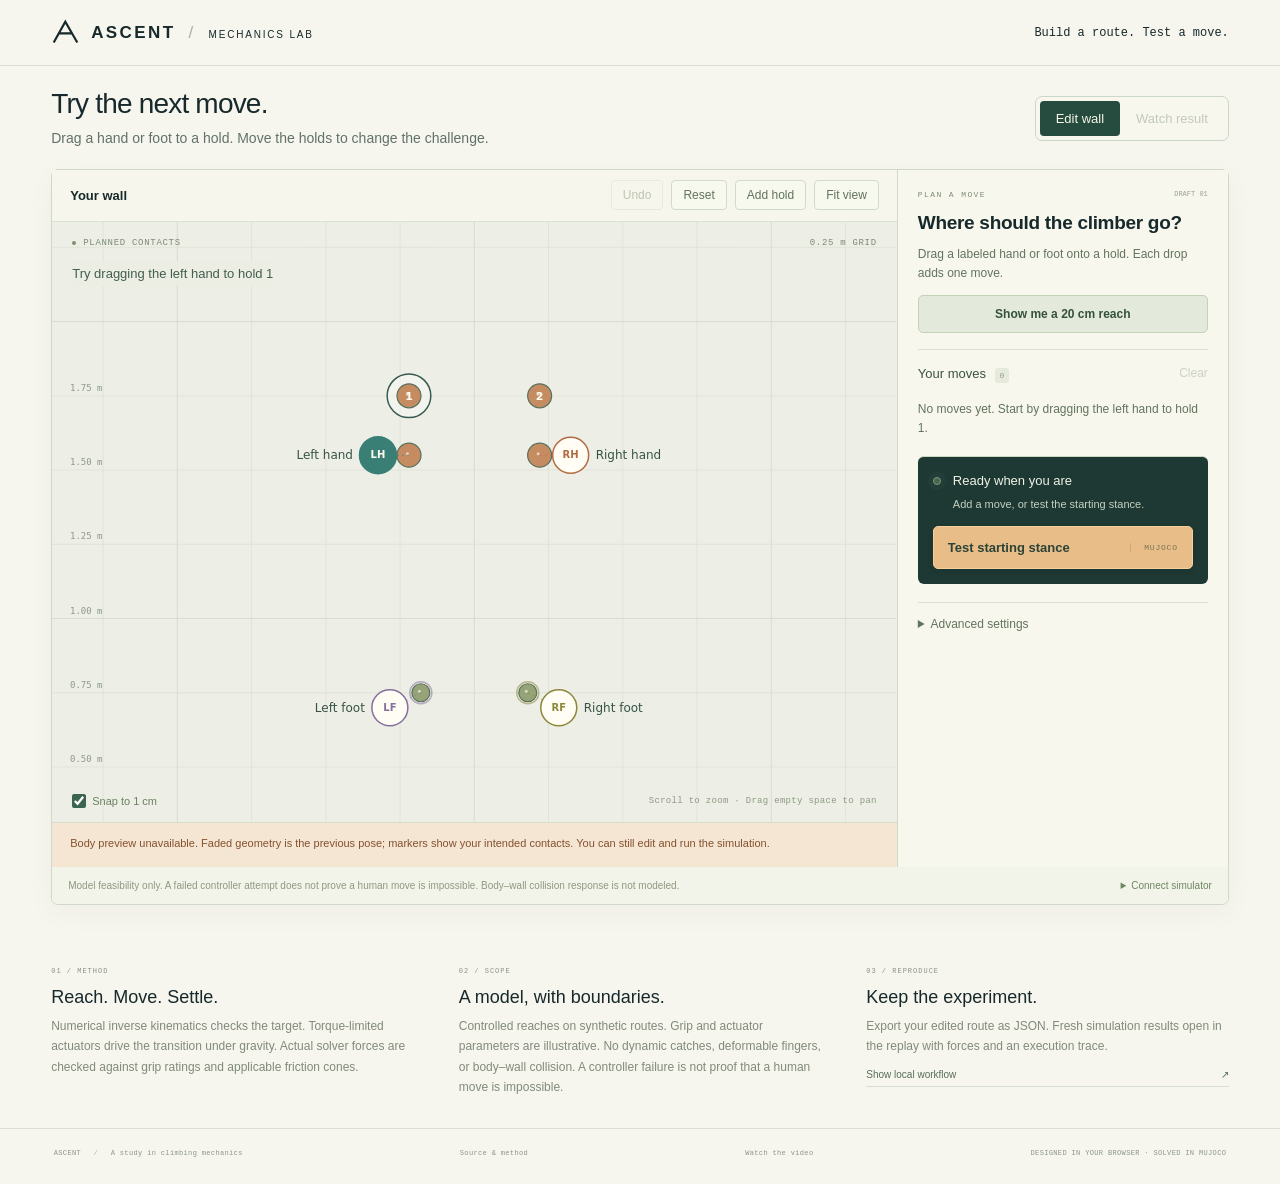
==== commit 2155ecb7: "Make climbing edits direct and simulation results visible" ====
--- a/docs/demo/index.html
+++ b/docs/demo/index.html
@@ -10,43 +10,44 @@
   <link rel="stylesheet" href="style.css">
   <script defer src="data.js"></script>
   <script defer src="geometry.js"></script>
+  <script defer src="editor-state.js"></script>
   <script defer src="viewer.js"></script>
-  <script defer src="editor-state.js"></script>
   <script defer src="editor.js"></script>
 </head>
 <body>
   <header class="masthead">
     <a class="brand" href="#" aria-label="Ascent home"><svg width="29" height="29" viewBox="0 0 32 32" aria-hidden="true"><path d="M3 27 15.8 4 29 27M9 17h14" fill="none" stroke="currentColor" stroke-width="2.4"/></svg><span>ASCENT<span class="brand-rule">/</span><span class="brand-sub">MECHANICS LAB</span></span></a>
-    <div class="mast-meta"><span class="status-dot"></span> CLIMBING PHYSICS WORKBENCH <span class="version">02</span></div>
+    <div class="mast-meta">Build a route. Test a move.</div>
   </header>
   <main>
-    <section class="intro" aria-labelledby="page-title">
-      <div><div class="eyebrow">COMPUTATIONAL CLIMBING · INTERACTIVE LAB</div><h1 id="page-title">Every move has <em>its limits.</em></h1><p>Build a route. Place the climber. Find out what the model can do.</p></div>
-      <div class="intro-note"><span class="small-cross">+</span><p>Your route. A fresh simulation.<br><span>Free-floating body · torque-limited joints<br>Per-hold grip and friction constraints</span></p></div>
-    </section>
-
-    <nav class="lab-tabs" aria-label="Workbench view"><button id="editor-tab" class="active" aria-pressed="true" aria-controls="editor-stage">Route editor <span>01</span></button><button id="replay-tab" aria-pressed="false" aria-controls="replay-stage">Simulation replay <span>02</span></button><span class="tab-note">DESIGN → SIMULATE → INSPECT</span></nav>
+    <div class="workbench-heading"><div><h1 id="page-title">Try the next move.</h1><p>Drag a hand or foot to a hold. Move the holds to change the challenge.</p></div><nav class="lab-tabs" aria-label="Workbench view"><button id="editor-tab" class="active" aria-pressed="true" aria-controls="editor-stage">Edit wall</button><button id="replay-tab" aria-pressed="false" aria-controls="replay-stage" disabled>Watch result</button></nav></div>
     <section id="editor-stage" class="editor-workspace" aria-label="Interactive climbing route editor">
-      <div class="editor-topbar"><div class="editor-template"><label for="editor-template">START WITH</label><select id="editor-template" aria-label="Choose route template"></select></div><div class="editor-top-actions"><button id="editor-undo" title="Undo the last route edit" disabled>Undo</button><button id="editor-reset">Reset route</button><button id="editor-import">Import route</button><input id="editor-import-file" type="file" accept=".json,application/json" hidden><button id="editor-export">Export JSON</button></div></div>
       <div class="editor-grid">
         <div class="planner-panel">
-          <div class="planner-toolbar"><div class="segmented" role="group" aria-label="Dragging tool"><button id="tool-holds" class="active" aria-pressed="true">Move holds</button><button id="tool-limbs" aria-pressed="false">Place limbs</button></div><button id="add-hold" class="quiet-button">+ Add hold</button><button id="planner-fit" class="quiet-button" title="Fit all holds into view">Fit view</button></div>
-          <div class="planner-viewport"><canvas id="planner" tabindex="0" aria-label="Front-view route planner. Drag holds to reposition them. In Place limbs mode, drag a labeled hand or foot onto a hold. Keyboard controls are in the route inspector."></canvas><div class="planner-caption"><span class="recording-mark"><i></i> FRONT VIEW · PLANNING ONLY</span><span id="planner-scale">0.25 m GRID</span></div><div id="planner-context" class="planner-context">Drag a hold to reshape the route.</div><div class="planner-bottom"><label><input id="snap-grid" type="checkbox" checked> Snap to 1 cm</label><span>SCROLL TO ZOOM · DRAG TO PAN EMPTY SPACE</span></div></div>
-          <div class="planner-scope"><span class="tiny-square"></span> The figure shows your planned contacts. Run the simulation to calculate motion and forces.</div>
+          <div class="planner-toolbar"><strong>Your wall</strong><button id="editor-undo" class="quiet-button" title="Undo the last route edit" disabled>Undo</button><button id="editor-reset" class="quiet-button">Reset</button><button id="add-hold" class="quiet-button">Add hold</button><button id="planner-fit" class="quiet-button" title="Fit all holds into view">Fit view</button></div>
+          <div class="planner-viewport"><canvas id="planner" tabindex="0" aria-label="Drag the labeled hands and feet onto a numbered hold to add a move. Drag a hold to reposition it. Use the sidebar controls as a keyboard alternative."></canvas><div class="planner-caption"><span class="recording-mark"><i></i> PLANNED CONTACTS</span><span id="planner-scale">0.25 m GRID</span></div><div id="planner-context" class="planner-context">Drag the left hand to hold 1 to try a reach.</div><div class="planner-bottom"><label><input id="snap-grid" type="checkbox" checked> Snap to 1 cm</label><span>Scroll to zoom · Drag empty space to pan</span></div></div>
+          <div id="preview-status" class="planner-scope" role="status">Loading the body pose. Contact markers remain draggable.</div>
         </div>
         <aside class="route-inspector" aria-label="Route and limb controls">
-          <div class="inspector-heading"><span class="eyebrow">YOUR EXPERIMENT</span><span id="edit-revision">DRAFT 01</span></div>
-          <label class="field-label" for="editor-name">Route name</label><input id="editor-name" class="full-input" maxlength="80" autocomplete="off">
-          <div class="inspector-section"><div class="section-title"><h2>Place the climber</h2><span id="assignment-count">4 CONTACTS</span></div><div class="segmented assignment-mode" role="group" aria-label="Limb assignment mode"><button id="mode-start" class="active" aria-pressed="true">Start pose</button><button id="mode-moves" aria-pressed="false">Add move</button></div><p id="assignment-help" class="inspector-hint">Drag a limb handle onto a hold to set its starting contact.</p><div id="limb-controls" class="limb-controls"></div><div class="assignment-action"><select id="assignment-target" aria-label="Target hold for selected limb"></select><button id="assign-limb">Set contact</button></div></div>
-          <div class="inspector-section hold-inspector"><div class="section-title"><h2>Hold properties</h2><button id="delete-hold" class="text-button">Remove</button></div><label class="sr-only" for="selected-hold">Selected hold</label><select id="selected-hold" class="full-input"></select><div class="coordinate-fields"><label>X <input id="hold-x" type="number" step=".01" min="-3" max="3"></label><label>Height <input id="hold-z" type="number" step=".01" min=".05" max="5"></label><span>m</span></div><div class="property-fields"><label>Type<select id="hold-type"><option value="jug">Jug</option><option value="crimp">Crimp</option><option value="sloper">Sloper</option><option value="foothold">Foothold</option></select></label><label>Grip cap · N<input id="hold-cap" type="number" step="10" min="1" max="10000"></label><label>Friction · μ<input id="hold-friction" type="number" step=".05" min=".01" max="4"></label></div></div>
-          <div class="inspector-section move-section"><div class="section-title"><h2>Move sequence <span id="move-count">0</span></h2><button id="clear-moves" class="text-button">Clear</button></div><ol id="move-list" class="move-list"></ol><p id="empty-moves" class="inspector-hint">No moves yet. Switch to Add move and drag a limb to a new hold. You can also test the starting stance on its own.</p></div>
+          <div class="inspector-heading"><span class="eyebrow">PLAN A MOVE</span><span id="edit-revision">DRAFT 01</span></div>
+          <h2 class="instruction-title">Where should the climber go?</h2><p id="assignment-help" class="inspector-hint">Drag a hand or foot onto a hold. Each drop adds one move.</p>
+          <button id="run-example" class="example-button">Show me a 20 cm reach</button>
+          <div class="inspector-section move-section"><div class="section-title"><h2>Your moves <span id="move-count">0</span></h2><button id="clear-moves" class="text-button">Clear</button></div><ol id="move-list" class="move-list"></ol><p id="empty-moves" class="inspector-hint">No moves yet. Start by dragging the left hand to hold 1.</p></div>
+          <div class="run-panel"><div id="editor-verdict" class="editor-verdict" role="status" aria-live="polite"><span class="verdict-dot"></span><div><strong id="editor-verdict-title">Ready when you are</strong><p id="editor-status">Add a move, or test the starting stance.</p></div></div><button id="run-simulation" class="run-button"><span>Test starting stance</span><span class="run-engine">MUJOCO</span></button><button id="view-result" class="quiet-button" hidden>Watch this result</button></div>
+          <details class="advanced-settings"><summary>Advanced settings</summary>
+            <label class="field-label" for="editor-name">Route name</label><input id="editor-name" class="full-input" maxlength="80" autocomplete="off">
+            <div class="editor-template"><label for="editor-template">Load route</label><select id="editor-template" aria-label="Choose route template"></select></div>
+            <div class="inspector-section"><div class="section-title"><h2>Contacts</h2><span id="assignment-count">4 CONTACTS</span></div><div class="segmented assignment-mode" role="group" aria-label="Limb assignment mode"><button id="mode-moves" class="active" aria-pressed="true">Add moves</button><button id="mode-start" aria-pressed="false">Edit start pose</button></div><div id="limb-controls" class="limb-controls"></div><div class="assignment-action"><select id="assignment-target" aria-label="Target hold for selected limb"></select><button id="assign-limb">Add move</button></div><div hidden><button id="tool-holds">Move holds</button><button id="tool-limbs">Place limbs</button></div></div>
+            <div class="inspector-section hold-inspector"><div class="section-title"><h2>Selected hold</h2><button id="delete-hold" class="text-button">Remove</button></div><label class="sr-only" for="selected-hold">Selected hold</label><select id="selected-hold" class="full-input"></select><div class="coordinate-fields"><label>X <input id="hold-x" type="number" step=".01" min="-3" max="3"></label><label>Height <input id="hold-z" type="number" step=".01" min=".05" max="5"></label><span>m</span></div><div class="property-fields"><label>Type<select id="hold-type"><option value="jug">Jug</option><option value="crimp">Crimp</option><option value="sloper">Sloper</option><option value="foothold">Foothold</option></select></label><label>Grip cap · N<input id="hold-cap" type="number" step="10" min="1" max="10000"></label><label>Friction · μ<input id="hold-friction" type="number" step=".05" min="0" max="4"></label></div></div>
+            <div class="editor-top-actions"><button id="editor-import">Import route</button><input id="editor-import-file" type="file" accept=".json,application/json" hidden><button id="editor-export">Export route</button></div>
+          </details>
         </aside>
       </div>
-      <div class="run-panel"><div id="editor-verdict" class="editor-verdict" role="status" aria-live="polite"><span class="verdict-dot"></span><div><strong id="editor-verdict-title">Ready to test your route</strong><p id="editor-status">Every run uses your current holds, starting contacts and move sequence.</p></div></div><button id="run-simulation" class="run-button"><span>Run simulation</span><span class="run-engine">MUJOCO</span></button><button id="view-result" class="quiet-button" hidden>View replay</button></div>
       <div class="editor-footnote"><span>Model feasibility only. A failed controller attempt does not prove a human move is impossible. Body–wall collision response is not modeled.</span><details class="connection-settings"><summary><span id="connection-label">Simulator connection</span></summary><div class="connection-popover"><label for="simulator-url">Simulator URL</label><input id="simulator-url" type="url" placeholder="Same origin, or https://your-simulator…"><button id="save-connection">Connect</button><p id="connection-status" role="status">The local app connects automatically. A hosted copy needs a running Python simulator.</p><a href="https://github.com/Junnie18/climb-move-sim#interactive-route-editor" target="_blank" rel="noopener">Local setup instructions</a></div></details></div>
     </section>
 
     <div id="replay-stage" hidden>
+    <div id="replay-result-card" class="replay-result-card" role="status"><div><span id="replay-result-context" class="eyebrow">SIMULATION RESULT</span><h2 id="replay-result-title">Your result</h2><p id="replay-result-text"></p></div><button id="back-to-editor" class="quiet-button">Back to edit</button></div>
     <div class="workspace">
       <section class="scene-panel" aria-label="Climbing trajectory playback">
         <div class="scene-toolbar">
@@ -74,7 +75,7 @@
 
       <aside class="telemetry" aria-label="Recorded force telemetry">
         <div class="panel-heading"><span class="eyebrow">LIVE AT PLAYHEAD</span><span class="live-indicator"></span></div>
-        <h2>The cost of holding on.</h2><p class="panel-description">Solver constraint loads at each grip.</p>
+        <h2>Grip forces</h2><p class="panel-description">Calculated load at each hand and foot.</p>
         <div id="grip-readouts" class="grip-readouts"></div>
         <div class="plot-header"><h3>Grip load history</h3><span>FORCE / RATED CAP</span></div>
         <div class="plot-wrap"><canvas id="force-plot" aria-label="Per-limb force as a percentage of its hold's rated force cap across the recorded trajectory"></canvas></div>
--- a/docs/demo/style.css
+++ b/docs/demo/style.css
@@ -23,3 +23,10 @@
 .run-panel{position:sticky;bottom:12px;z-index:4;margin:0 10px;border-radius:6px;box-shadow:0 6px 22px #163a2528}.editor-footnote{padding-top:16px}.intro{padding-top:30px;padding-bottom:26px}
 @media(min-width:761px){.route-inspector{max-height:710px;overflow:auto}.planner-viewport{height:545px}.editor-grid{align-items:stretch}.planner-panel{display:flex;flex-direction:column}.planner-viewport{flex:1;min-height:480px}.planner-scope{margin-top:auto}}
 @media(max-width:760px){.run-panel{bottom:8px;margin:0 6px;padding:13px 15px;gap:10px}.editor-verdict p{max-height:31px;overflow:auto}.intro{padding-top:25px;padding-bottom:20px}}
+
+/* A single, compact route-building flow. Controls stay beside the wall. */
+.masthead{padding:18px 4%;height:auto;min-height:62px}.mast-meta{font-size:12px;letter-spacing:0}.brand-sub{font-size:10px}
+main{max-width:1480px;padding:0 4%;margin:auto}.workbench-heading{display:flex;align-items:center;justify-content:space-between;gap:24px;padding:22px 0 20px}.workbench-heading h1{font-size:28px;letter-spacing:-.8px;margin:0 0 8px}.workbench-heading p{font-size:14px;line-height:1.5;margin:0;color:#617269}.workbench-heading .lab-tabs{margin:0;border:1px solid #cbd7c9;gap:0;border-radius:7px;padding:4px;background:#f7f7ee;flex-shrink:0}.lab-tabs>button{font-size:13px;padding:10px 16px;border:0;border-radius:4px}.lab-tabs>button.active{background:#264b3f;color:#f6f6e9}.lab-tabs>button:disabled{opacity:.45;cursor:default}
+.editor-grid{grid-template-columns:minmax(0,1fr) 330px;align-items:stretch}.planner-toolbar{height:52px;padding:10px 18px;gap:8px}.planner-toolbar>strong{font-weight:600;font-size:13px;margin-right:auto}.planner-toolbar>.quiet-button:first-of-type{margin-left:0}.planner-toolbar .quiet-button{padding:7px 11px;font-size:12px}.planner-viewport{height:clamp(380px,calc(100vh - 300px),620px);min-height:380px;flex:none}.planner-caption{font-size:9px;top:16px}.planner-context{font-size:13px;color:#425e4e;top:39px;max-width:90%}.planner-bottom{font-size:9px;bottom:14px}.planner-bottom label{font-size:11px}.planner-bottom input{width:14px;height:14px}.planner-scope{min-height:45px;margin-top:0;padding:12px 18px;font-size:11px;line-height:1.5;color:#536b56}.planner-scope.preview-warning{color:#85502e;background:#f5e6d3}.route-inspector{padding:20px;max-height:none;overflow:visible;display:block}.inspector-heading{margin-bottom:12px}.instruction-title{font-size:19px;line-height:1.3;letter-spacing:-.3px;margin:0 0 9px}.inspector-hint{font-size:12px;line-height:1.6;color:#63745f;margin:8px 0 12px}.example-button{width:100%;padding:11px 12px;background:#e4eadb;border:1px solid #c4d0b8;color:#34513e;font:600 12px var(--sans);border-radius:5px;cursor:pointer}.example-button:hover{background:#dae5ce}.section-title h2{font-size:13px}.section-title>span{font-size:10px}.inspector-section{padding-top:16px;margin-top:16px}.move-list{max-height:158px}.planned-move{gap:10px;padding:10px 0}.planned-move-label strong{font-size:12px;line-height:1.4;color:#365441}.planned-move-label small{font:10px var(--sans);line-height:1.4;color:#70816c;margin-top:4px}.move-number{font-size:11px}.move-actions button{font-size:15px;min-width:23px;min-height:27px}.text-button{font-size:12px}.run-panel{position:static;margin:18px 0 0;padding:15px;display:flex;flex-direction:column;align-items:stretch;gap:13px;border-radius:6px;box-shadow:none}.editor-verdict{gap:12px;align-items:flex-start}.editor-verdict strong{font-size:13px;line-height:1.4}.editor-verdict p{font-size:11px;line-height:1.6;color:#c3d2c0;margin-top:5px;max-height:none;overflow:visible}.verdict-dot{margin-top:5px}.run-button{width:100%;justify-content:space-between;font-size:13px;padding:13px 14px}.run-engine{font-size:8px}.run-panel>.quiet-button{font-size:12px;padding:9px}.advanced-settings{margin-top:18px;border-top:1px solid #d9e0d2;padding-top:14px}.advanced-settings>summary{cursor:pointer;color:#62745d;font-size:12px}.advanced-settings[open]>summary{margin-bottom:16px}.advanced-settings .field-label,.advanced-settings .editor-template label{font-size:11px}.advanced-settings .editor-template{display:block;margin-top:12px}.advanced-settings .editor-template select{margin-top:5px;width:100%}.advanced-settings input,.advanced-settings select{font-size:12px}.limb-control{min-height:46px}.limb-control small{font-size:9px}.assignment-action select,.assignment-action button{font-size:11px}.assignment-mode button{font-size:11px}.editor-top-actions{margin-top:16px;gap:8px}.editor-top-actions button{font-size:11px}.editor-footnote{font-size:10px;line-height:1.5;padding:11px 16px}.connection-settings summary{font-size:10px}.replay-result-card{display:flex;justify-content:space-between;align-items:center;gap:24px;margin-bottom:14px;padding:18px 22px;border:1px solid #c6d9be;border-left:5px solid #438263;border-radius:6px;background:#edf2e5}.replay-result-card.failed{border-color:#e1ccb5;border-left-color:#b67748;background:#f7eee1}.replay-result-card h2{font-size:22px;line-height:1.3;letter-spacing:-.5px;margin:7px 0}.replay-result-card p{font-size:13px;line-height:1.55;color:#596f5b;max-width:820px;margin:0}.replay-result-card .quiet-button{font-size:13px;padding:12px 17px;white-space:nowrap}.replay-result-card .eyebrow{font-size:9px}.viewport{height:clamp(380px,calc(100vh - 420px),560px)}.telemetry h2{font-size:22px}.scene-label strong{font-size:20px}.panel-description{font-size:12px}.result-summary p{font-size:13px}.failure-detail{font-size:12px;line-height:1.6}.method-row{margin-top:26px}.method-row p{font-size:12px;line-height:1.7}.method-row h3{font-size:18px}
+@media(max-width:1050px){.editor-grid{grid-template-columns:minmax(0,1fr) 300px}.route-inspector{padding:17px}.planner-toolbar{padding:10px 14px}.planner-toolbar .quiet-button{padding:7px 8px}.planner-viewport{height:460px}.workbench-heading p{font-size:12px}.workbench-heading h1{font-size:25px}.workbench-heading{gap:15px}.lab-tabs>button{font-size:12px;padding:9px 12px}.instruction-title{font-size:18px}}
+@media(max-width:760px){.masthead{padding:16px 5%}.mast-meta{display:none}.workbench-heading{padding:18px 0;display:block}.workbench-heading p{font-size:13px}.workbench-heading .lab-tabs{margin-top:14px;display:inline-flex}.editor-grid{grid-template-columns:1fr}.planner-viewport{height:430px;min-height:360px}.planner-caption{font-size:8px}.planner-context{font-size:12px}.planner-toolbar{padding:9px 12px;gap:5px}.planner-toolbar .quiet-button{font-size:11px;padding:7px}.route-inspector{padding:20px;display:block}.move-list{max-height:220px}.run-panel{padding:15px;margin:15px 0 0}.planner-bottom>span{display:none}.editor-footnote{display:block}.connection-settings{margin-top:8px}.replay-result-card{padding:15px;gap:14px;align-items:flex-start;flex-direction:column}.replay-result-card h2{font-size:20px}.viewport{height:430px}.method-row{margin-top:20px}}
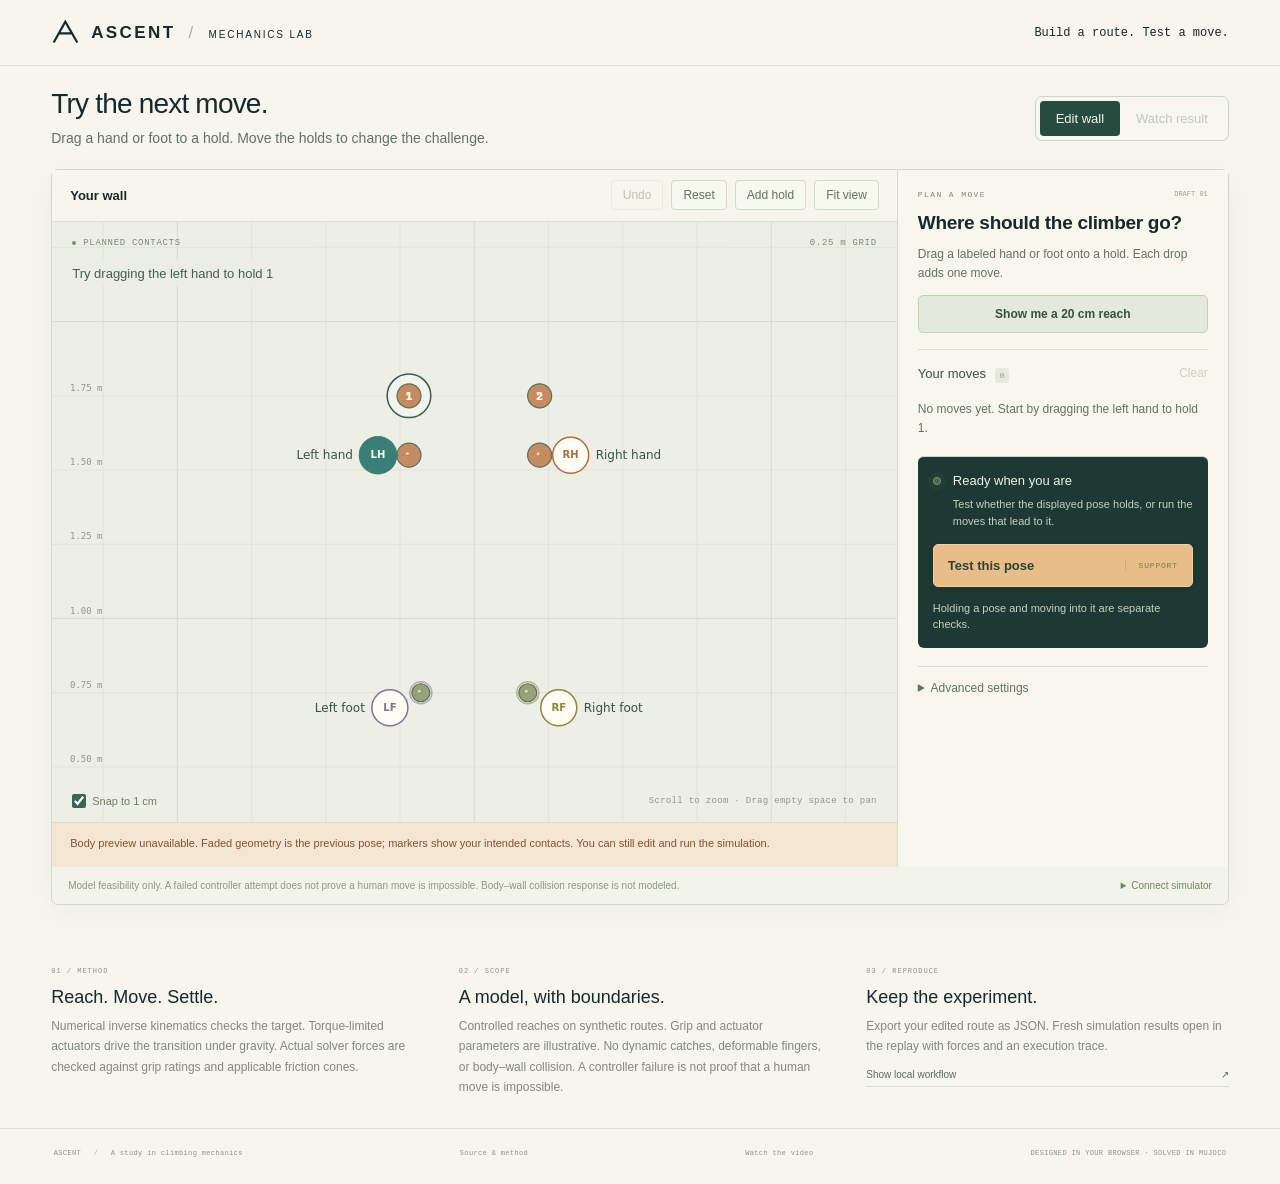
==== commit bb06d0d9: "Fix premature foot attachment and separate pose support from movement checks" ====
--- a/docs/demo/index.html
+++ b/docs/demo/index.html
@@ -33,7 +33,7 @@
           <h2 class="instruction-title">Where should the climber go?</h2><p id="assignment-help" class="inspector-hint">Drag a hand or foot onto a hold. Each drop adds one move.</p>
           <button id="run-example" class="example-button">Show me a 20 cm reach</button>
           <div class="inspector-section move-section"><div class="section-title"><h2>Your moves <span id="move-count">0</span></h2><button id="clear-moves" class="text-button">Clear</button></div><ol id="move-list" class="move-list"></ol><p id="empty-moves" class="inspector-hint">No moves yet. Start by dragging the left hand to hold 1.</p></div>
-          <div class="run-panel"><div id="editor-verdict" class="editor-verdict" role="status" aria-live="polite"><span class="verdict-dot"></span><div><strong id="editor-verdict-title">Ready when you are</strong><p id="editor-status">Add a move, or test the starting stance.</p></div></div><button id="run-simulation" class="run-button"><span>Test starting stance</span><span class="run-engine">MUJOCO</span></button><button id="view-result" class="quiet-button" hidden>Watch this result</button></div>
+          <div class="run-panel"><div id="editor-verdict" class="editor-verdict" role="status" aria-live="polite"><span class="verdict-dot"></span><div><strong id="editor-verdict-title">Ready when you are</strong><p id="editor-status">Test whether the displayed pose holds, or run the moves that lead to it.</p></div></div><button id="test-pose" class="run-button"><span>Test this pose</span><span class="run-engine">SUPPORT</span></button><button id="run-simulation" class="run-button movement-button" hidden><span>Test moves</span><span class="run-engine">MOTION</span></button><p class="check-scope">Holding a pose and moving into it are separate checks.</p><button id="view-result" class="quiet-button" hidden>Watch this result</button></div>
           <details class="advanced-settings"><summary>Advanced settings</summary>
             <label class="field-label" for="editor-name">Route name</label><input id="editor-name" class="full-input" maxlength="80" autocomplete="off">
             <div class="editor-template"><label for="editor-template">Load route</label><select id="editor-template" aria-label="Choose route template"></select></div>
--- a/docs/demo/style.css
+++ b/docs/demo/style.css
@@ -20,6 +20,7 @@
 @media(max-width:760px){.intro{padding-bottom:19px}.intro>div>p{max-width:280px;line-height:1.6}.lab-tabs{gap:22px;margin-bottom:14px}.lab-tabs>button{font-size:11px}.tab-note{display:none}.editor-topbar{padding:14px;gap:10px;flex-wrap:wrap}.editor-template{width:100%;justify-content:space-between;gap:12px}.editor-template select{max-width:none;flex:1;font-size:11px}.editor-top-actions{justify-content:flex-end;width:100%}.editor-top-actions button{font-size:9px;padding:7px 9px}.editor-grid{grid-template-columns:1fr}.planner-panel{border-right:0;border-bottom:1px solid #d1dacb}.planner-toolbar{padding:9px 12px;gap:5px;height:57px}.segmented button{font-size:9px;padding:8px}.planner-toolbar .quiet-button{font-size:8px;padding:8px 6px}.planner-viewport{height:490px}.planner-caption{left:15px;right:15px;font-size:6px}.planner-context{left:15px;max-width:90%;font-size:10px;line-height:1.6}.planner-bottom{left:15px;right:15px}.planner-scope{padding:11px 15px;font-size:8px}.route-inspector{padding:21px;display:grid;grid-template-columns:1fr 1fr;column-gap:22px}.inspector-heading,.route-inspector>.field-label,.route-inspector>.full-input{grid-column:1/-1}.inspector-section{margin-top:20px}.hold-inspector{border-top:1px solid #dce2d2}.move-section{grid-column:1/-1}.limb-controls{grid-template-columns:1fr;gap:5px}.limb-control{grid-template-columns:22px 1fr;padding:6px}.limb-control .limb-initial{grid-row:1/3}.assignment-action{flex-wrap:wrap}.assignment-action select{flex-basis:100%}.assignment-action button{width:100%}.assignment-mode button{font-size:8px;padding:7px 3px}.property-fields{grid-template-columns:1fr 1fr}.property-fields>label:first-child{grid-column:1/-1}.coordinate-fields{gap:5px}.move-list{max-height:190px}.run-panel{padding:18px;flex-wrap:wrap;gap:16px}.editor-verdict{flex-basis:100%;gap:11px}.editor-verdict strong{font-size:12px}.editor-verdict p{font-size:9px}.run-button{flex:1;justify-content:space-between}.editor-footnote{padding:13px 15px;flex-wrap:wrap;gap:10px;font-size:8px}.connection-settings{margin-left:auto}.connection-popover{width:280px;right:0}.run-panel>.quiet-button{padding:13px}.coordinate-fields input{font-size:10px;padding:7px 5px}.section-title h2{font-size:11px}.section-title>span{display:none}}
 @media(max-width:390px){.planner-toolbar .segmented button{padding:8px 6px;font-size:8px}.planner-toolbar>.quiet-button{font-size:7px;padding:8px 5px}.route-inspector{padding:17px;column-gap:15px}.planner-viewport{height:450px}.lab-tabs{gap:18px}.editor-template label{font-size:7px}.editor-template select{font-size:10px}}
 @media(prefers-reduced-motion:reduce){.editor-verdict.running .verdict-dot{animation:none}}
+.run-panel .movement-button{background:transparent;color:#dce8d3;border-color:#768f74;box-shadow:none}.run-panel .movement-button:hover{background:#385447}.movement-button .run-engine{color:#adc4a2;border-left-color:#71896a}.check-scope{font-size:11px;line-height:1.5;color:#c3d2c0;margin:0}.editor-verdict.unresolved .verdict-dot{background:#d5b85e;border-color:#d5b85e}.editor-verdict.unresolved strong{color:#ead99d}.replay-result-card.unresolved{border-color:#dace9e;border-left-color:#ad9445;background:#f4f0de}.result-badge.unresolved{border-color:#dace9e;background:#f4f0de;color:#7d6a2d}
 .run-panel{position:sticky;bottom:12px;z-index:4;margin:0 10px;border-radius:6px;box-shadow:0 6px 22px #163a2528}.editor-footnote{padding-top:16px}.intro{padding-top:30px;padding-bottom:26px}
 @media(min-width:761px){.route-inspector{max-height:710px;overflow:auto}.planner-viewport{height:545px}.editor-grid{align-items:stretch}.planner-panel{display:flex;flex-direction:column}.planner-viewport{flex:1;min-height:480px}.planner-scope{margin-top:auto}}
 @media(max-width:760px){.run-panel{bottom:8px;margin:0 6px;padding:13px 15px;gap:10px}.editor-verdict p{max-height:31px;overflow:auto}.intro{padding-top:25px;padding-bottom:20px}}
